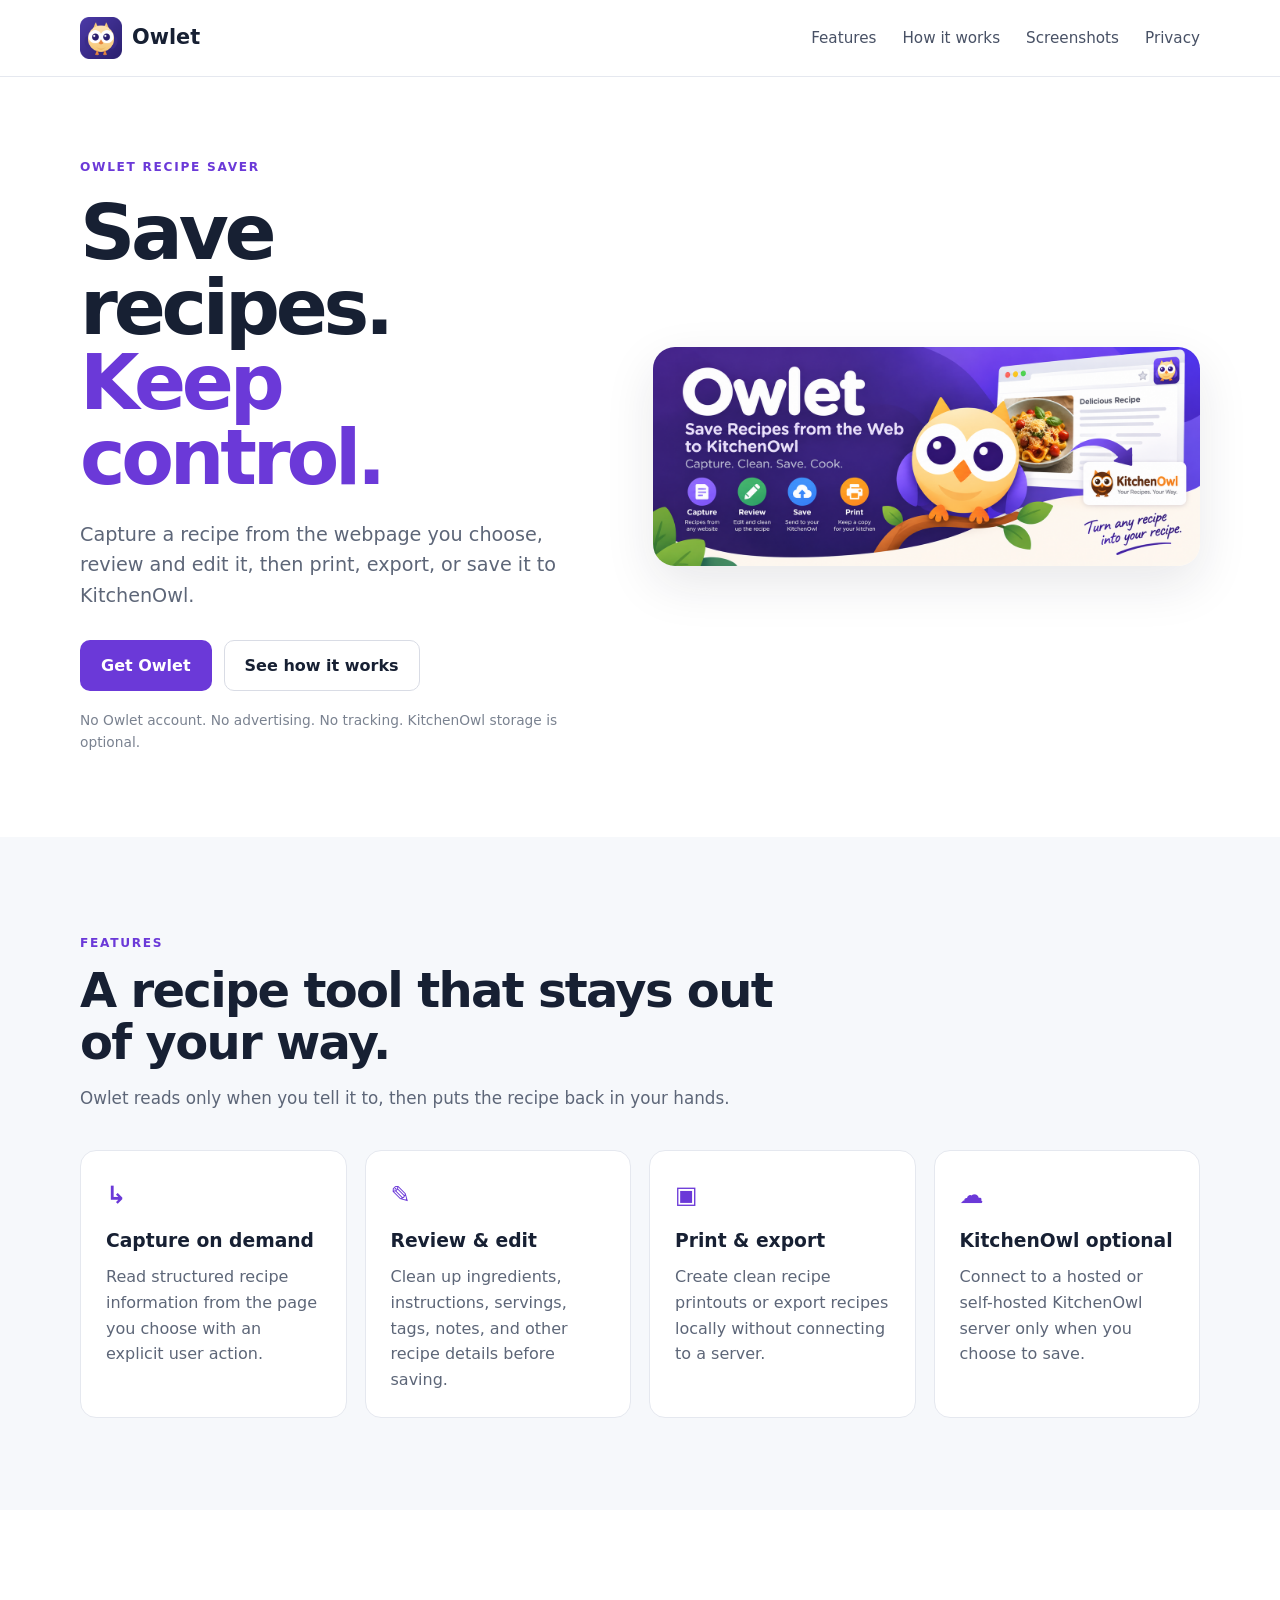
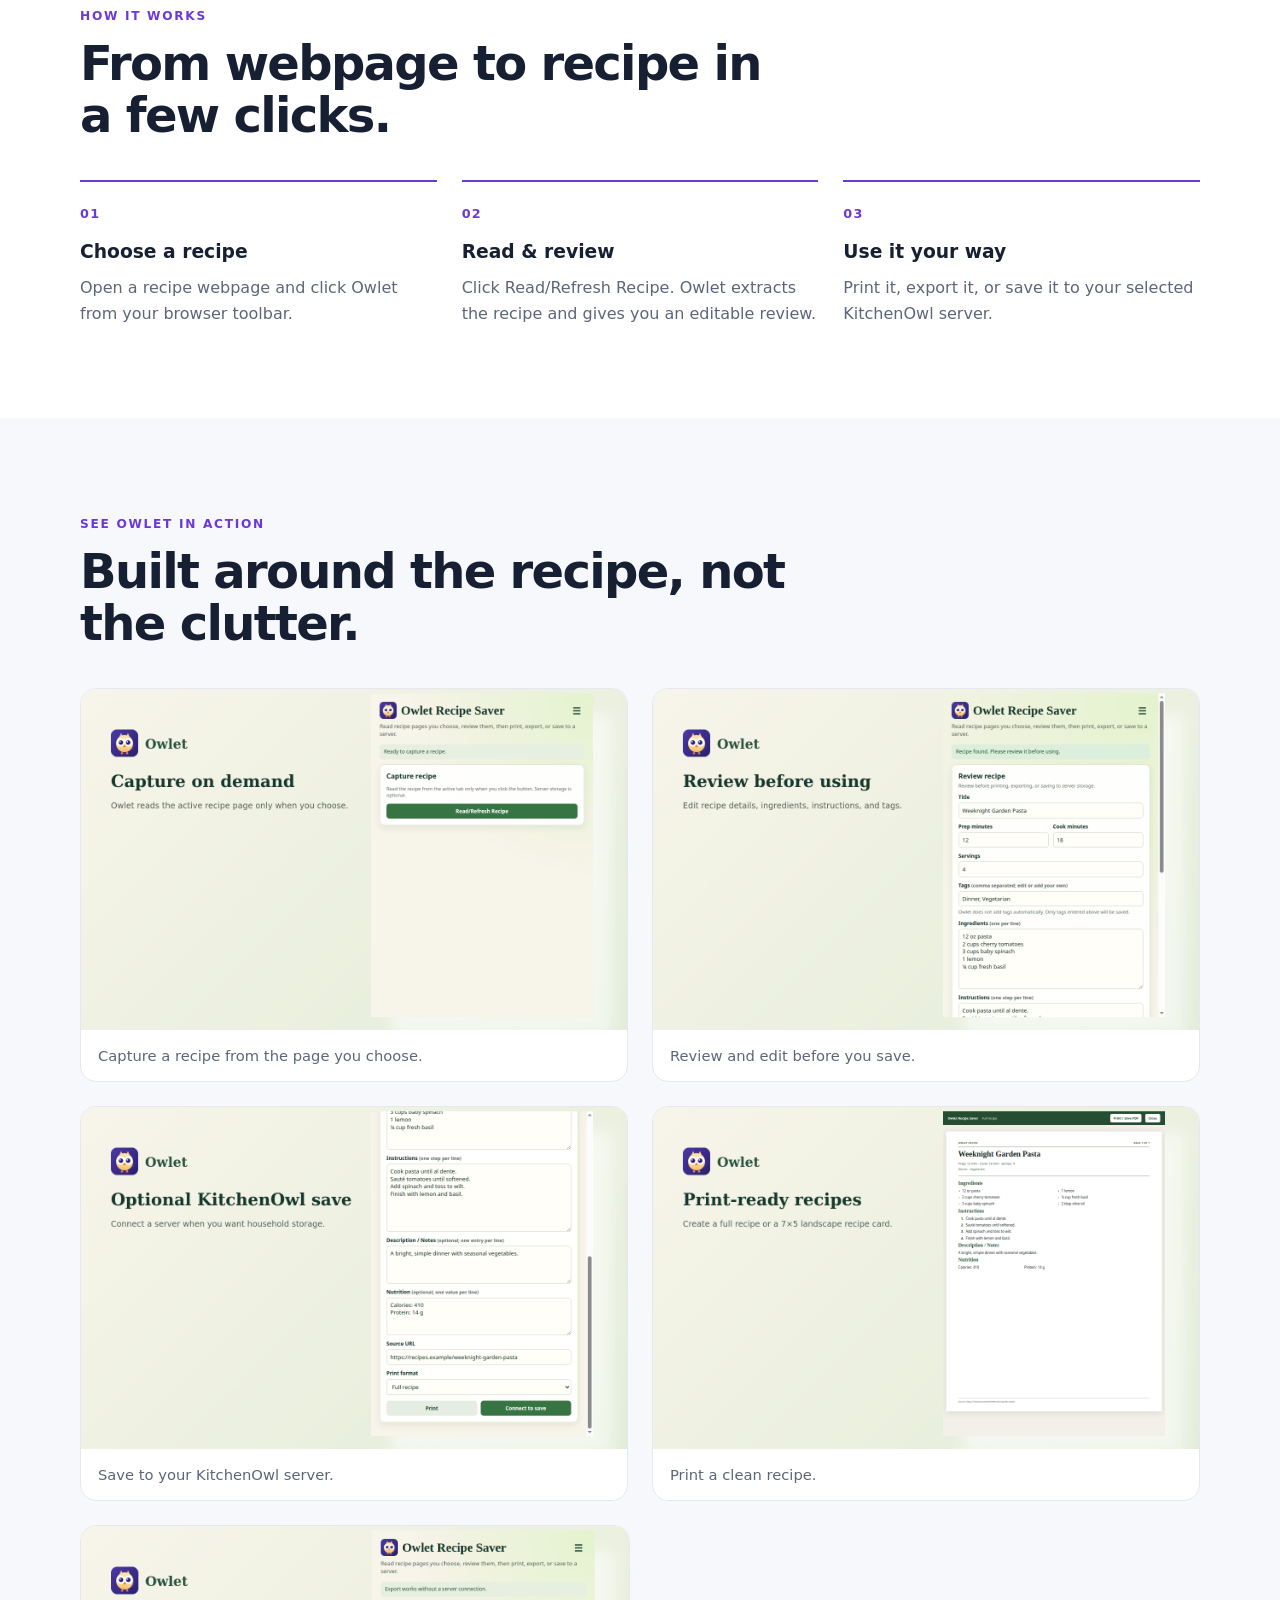
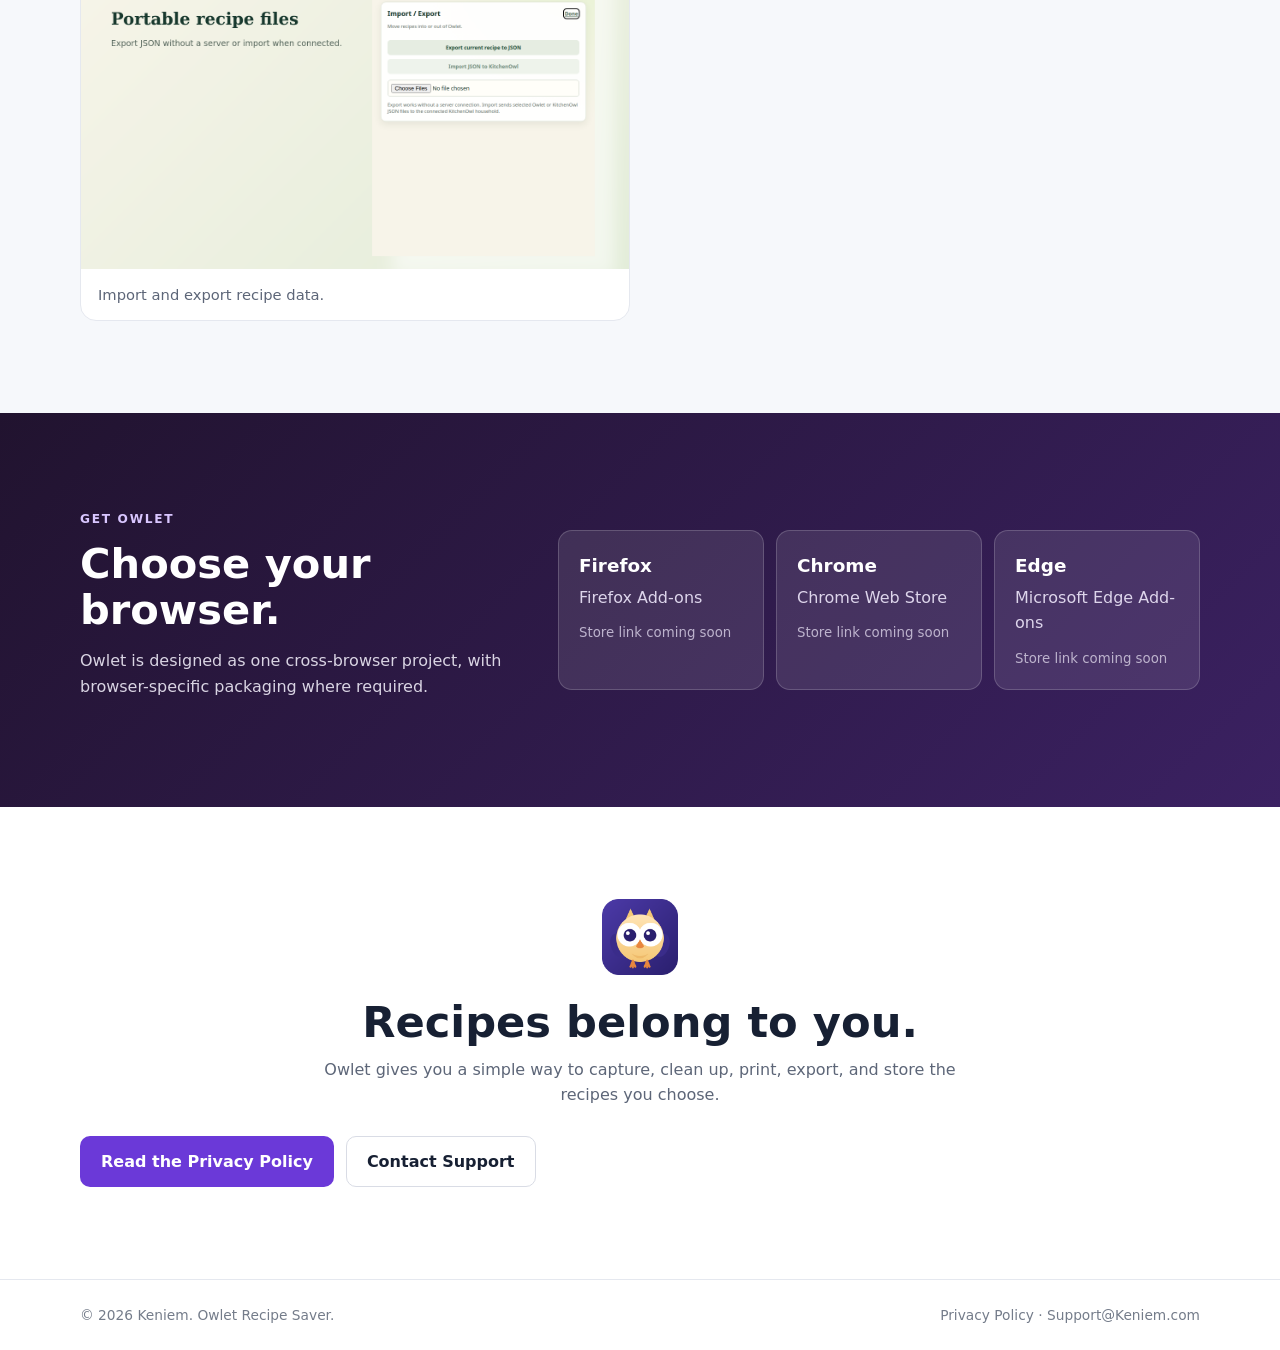
==== index.html @ b59f5e6f "Add files via upload" ====
<!doctype html>
<html lang="en">
<head>
<meta charset="utf-8">
<meta name="viewport" content="width=device-width, initial-scale=1">
<meta name="description" content="Owlet Recipe Saver captures recipes from the webpages you choose, lets you review and edit them, and saves them to KitchenOwl or exports them locally.">
<title>Owlet Recipe Saver</title>
<link rel="icon" href="assets/owlet-512.png">
<link rel="stylesheet" href="styles.css">
</head>
<body>
<header class="site-header">
  <div class="wrap nav">
    <a class="brand" href="index.html"><img src="assets/owlet-512.png" alt="Owlet logo"><span>Owlet</span></a>
    <nav><a href="#features">Features</a><a href="#how">How it works</a><a href="#screenshots">Screenshots</a><a href="privacy.html">Privacy</a></nav>
  </div>
</header>
<main>
<section class="hero wrap">
  <div class="hero-copy">
    <span class="eyebrow">OWLET RECIPE SAVER</span>
    <h1>Save recipes.<br><span>Keep control.</span></h1>
    <p class="lead">Capture a recipe from the webpage you choose, review and edit it, then print, export, or save it to KitchenOwl.</p>
    <div class="buttons">
      <a class="btn primary" href="#downloads">Get Owlet</a>
      <a class="btn secondary" href="#how">See how it works</a>
    </div>
    <p class="fine">No Owlet account. No advertising. No tracking. KitchenOwl storage is optional.</p>
  </div>
  <div class="hero-art"><img src="assets/owlet-marquee-1400x560.png" alt="Owlet Recipe Saver"></div>
</section>

<section id="features" class="section soft">
<div class="wrap">
  <div class="section-head"><span class="eyebrow">FEATURES</span><h2>A recipe tool that stays out of your way.</h2><p>Owlet reads only when you tell it to, then puts the recipe back in your hands.</p></div>
  <div class="cards">
    <article><div class="icon">↳</div><h3>Capture on demand</h3><p>Read structured recipe information from the page you choose with an explicit user action.</p></article>
    <article><div class="icon">✎</div><h3>Review & edit</h3><p>Clean up ingredients, instructions, servings, tags, notes, and other recipe details before saving.</p></article>
    <article><div class="icon">▣</div><h3>Print & export</h3><p>Create clean recipe printouts or export recipes locally without connecting to a server.</p></article>
    <article><div class="icon">☁</div><h3>KitchenOwl optional</h3><p>Connect to a hosted or self-hosted KitchenOwl server only when you choose to save.</p></article>
  </div>
</div>
</section>

<section id="how" class="section">
<div class="wrap">
  <div class="section-head"><span class="eyebrow">HOW IT WORKS</span><h2>From webpage to recipe in a few clicks.</h2></div>
  <div class="steps">
    <div class="step"><b>01</b><h3>Choose a recipe</h3><p>Open a recipe webpage and click Owlet from your browser toolbar.</p></div>
    <div class="step"><b>02</b><h3>Read & review</h3><p>Click Read/Refresh Recipe. Owlet extracts the recipe and gives you an editable review.</p></div>
    <div class="step"><b>03</b><h3>Use it your way</h3><p>Print it, export it, or save it to your selected KitchenOwl server.</p></div>
  </div>
</div>
</section>

<section id="screenshots" class="section soft">
<div class="wrap">
  <div class="section-head"><span class="eyebrow">SEE OWLET IN ACTION</span><h2>Built around the recipe, not the clutter.</h2></div>
  <div class="gallery">
    <figure><img src="screenshots/01-capture.png" alt="Owlet recipe capture"><figcaption>Capture a recipe from the page you choose.</figcaption></figure>
    <figure><img src="screenshots/02-review-edit.png" alt="Owlet review and edit screen"><figcaption>Review and edit before you save.</figcaption></figure>
    <figure><img src="screenshots/03-kitchenowl-save.png" alt="Owlet KitchenOwl save screen"><figcaption>Save to your KitchenOwl server.</figcaption></figure>
    <figure><img src="screenshots/04-print-preview.png" alt="Owlet print preview"><figcaption>Print a clean recipe.</figcaption></figure>
    <figure><img src="screenshots/05-import-export.png" alt="Owlet import and export screen"><figcaption>Import and export recipe data.</figcaption></figure>
  </div>
</div>
</section>

<section id="downloads" class="section downloads">
<div class="wrap download-box">
  <div><span class="eyebrow">GET OWLET</span><h2>Choose your browser.</h2><p>Owlet is designed as one cross-browser project, with browser-specific packaging where required.</p></div>
  <div class="download-grid">
    <a class="download-card" href="#" aria-label="Firefox Add-ons link to be added"><strong>Firefox</strong><span>Firefox Add-ons</span><small>Store link coming soon</small></a>
    <a class="download-card" href="#" aria-label="Chrome Web Store link to be added"><strong>Chrome</strong><span>Chrome Web Store</span><small>Store link coming soon</small></a>
    <a class="download-card" href="#" aria-label="Microsoft Edge Add-ons link to be added"><strong>Edge</strong><span>Microsoft Edge Add-ons</span><small>Store link coming soon</small></a>
  </div>
</div>
</section>

<section class="section final-cta"><div class="wrap"><img src="assets/owlet-512.png" alt="" class="cta-logo"><h2>Recipes belong to you.</h2><p>Owlet gives you a simple way to capture, clean up, print, export, and store the recipes you choose.</p><div class="buttons"><a class="btn primary" href="privacy.html">Read the Privacy Policy</a><a class="btn secondary" href="mailto:Support@Keniem.com">Contact Support</a></div></div></section>
</main>
<footer><div class="wrap footer"><span>© 2026 Keniem. Owlet Recipe Saver.</span><span><a href="privacy.html">Privacy Policy</a> · <a href="mailto:Support@Keniem.com">Support@Keniem.com</a></span></div></footer>
</body>
</html>
---- styles.css ----
:root{--ink:#172033;--muted:#5d6678;--line:#e5e8ef;--soft:#f6f8fb;--brand:#6b39d8;--brand2:#9a54e8;--white:#fff;--shadow:0 18px 50px rgba(25,30,45,.10)}*{box-sizing:border-box}html{scroll-behavior:smooth}body{margin:0;font-family:Inter,ui-sans-serif,system-ui,-apple-system,BlinkMacSystemFont,"Segoe UI",sans-serif;color:var(--ink);background:#fff;line-height:1.6}a{color:inherit}.wrap{width:min(1120px,calc(100% - 40px));margin:auto}.site-header{position:sticky;top:0;z-index:20;background:rgba(255,255,255,.94);backdrop-filter:blur(12px);border-bottom:1px solid var(--line)}.nav{height:76px;display:flex;align-items:center;justify-content:space-between}.brand{display:flex;align-items:center;gap:10px;text-decoration:none;font-weight:800;font-size:1.3rem}.brand img{width:42px;height:42px}.nav nav{display:flex;gap:26px}.nav nav a{text-decoration:none;color:#485165;font-size:.95rem}.nav nav a:hover{color:var(--brand)}.hero{padding:76px 0 70px;display:grid;grid-template-columns:1fr 1.05fr;gap:52px;align-items:center}.eyebrow{display:inline-block;letter-spacing:.14em;font-size:.76rem;font-weight:800;color:var(--brand)}h1{font-size:clamp(3rem,6vw,5.2rem);line-height:.98;letter-spacing:-.055em;margin:16px 0 24px}h1 span{color:var(--brand)}.lead{font-size:1.2rem;color:var(--muted);max-width:600px}.fine{font-size:.86rem;color:#7a8290;margin-top:18px}.buttons{display:flex;gap:12px;flex-wrap:wrap;margin-top:28px}.btn{display:inline-flex;align-items:center;justify-content:center;padding:12px 20px;border-radius:10px;text-decoration:none;font-weight:750;border:1px solid transparent}.btn.primary{background:var(--brand);color:#fff}.btn.secondary{border-color:#d9dce5;background:#fff}.hero-art img{width:100%;border-radius:22px;box-shadow:var(--shadow)}.section{padding:92px 0}.soft{background:var(--soft)}.section-head{max-width:720px;margin-bottom:38px}.section-head h2{font-size:clamp(2rem,4vw,3rem);line-height:1.08;letter-spacing:-.035em;margin:10px 0 14px}.section-head p{color:var(--muted);font-size:1.05rem}.cards{display:grid;grid-template-columns:repeat(4,1fr);gap:18px}.cards article{background:#fff;border:1px solid var(--line);border-radius:16px;padding:25px}.icon{font-size:1.5rem;color:var(--brand);font-weight:800}.cards h3,.step h3{margin:12px 0 8px}.cards p,.step p{color:var(--muted);margin:0}.steps{display:grid;grid-template-columns:repeat(3,1fr);gap:25px}.step{border-top:2px solid var(--brand);padding-top:18px}.step b{color:var(--brand);font-size:.8rem;letter-spacing:.1em}.gallery{display:grid;grid-template-columns:repeat(2,1fr);gap:24px}.gallery figure{margin:0;background:#fff;border:1px solid var(--line);border-radius:16px;overflow:hidden}.gallery figure:last-child{grid-column:1/-1;max-width:550px}.gallery img{display:block;width:100%;height:auto}.gallery figcaption{padding:14px 17px;color:var(--muted);font-size:.92rem}.downloads{background:linear-gradient(135deg,#21132f,#3b2162);color:#fff}.download-box{display:grid;grid-template-columns:.8fr 1.2fr;gap:50px;align-items:center}.downloads .eyebrow{color:#d9c6ff}.downloads h2{font-size:2.6rem;line-height:1.1;margin:10px 0}.downloads p{color:#d9d4e3}.download-grid{display:grid;grid-template-columns:repeat(3,1fr);gap:12px}.download-card{display:flex;flex-direction:column;gap:4px;text-decoration:none;background:rgba(255,255,255,.1);border:1px solid rgba(255,255,255,.18);border-radius:14px;padding:20px}.download-card:hover{background:rgba(255,255,255,.16)}.download-card strong{font-size:1.15rem}.download-card span{color:#ddd5eb}.download-card small{color:#bdb3cd;margin-top:8px}.final-cta{text-align:center}.cta-logo{width:76px;height:76px}.final-cta h2{font-size:2.7rem;line-height:1.1;margin:16px 0 10px}.final-cta p{max-width:650px;margin:auto;color:var(--muted)}footer{border-top:1px solid var(--line);padding:24px 0}.footer{display:flex;justify-content:space-between;gap:20px;color:#747c8a;font-size:.86rem}.footer a{text-decoration:none}.narrow{max-width:820px}.policy{padding:70px 0}.policy h1{font-size:3.4rem;margin-bottom:12px}.policy h2{font-size:1.55rem;margin:38px 0 12px}.policy p,.policy li{color:#465063}.policy li{margin:6px 0}.updated{color:#6c7380}.back{text-decoration:none;color:var(--brand);font-weight:700;display:inline-block;margin-bottom:30px}@media(max-width:900px){.hero,.download-box{grid-template-columns:1fr}.cards{grid-template-columns:repeat(2,1fr)}.download-grid{grid-template-columns:1fr}.nav nav{gap:14px}.hero{padding-top:50px}}@media(max-width:620px){.wrap{width:min(100% - 28px,1120px)}.nav{height:auto;min-height:68px}.nav nav{display:none}.cards,.steps,.gallery{grid-template-columns:1fr}.gallery figure:last-child{grid-column:auto}.section{padding:64px 0}h1{font-size:3.2rem}.policy h1{font-size:2.5rem}.footer{flex-direction:column}}
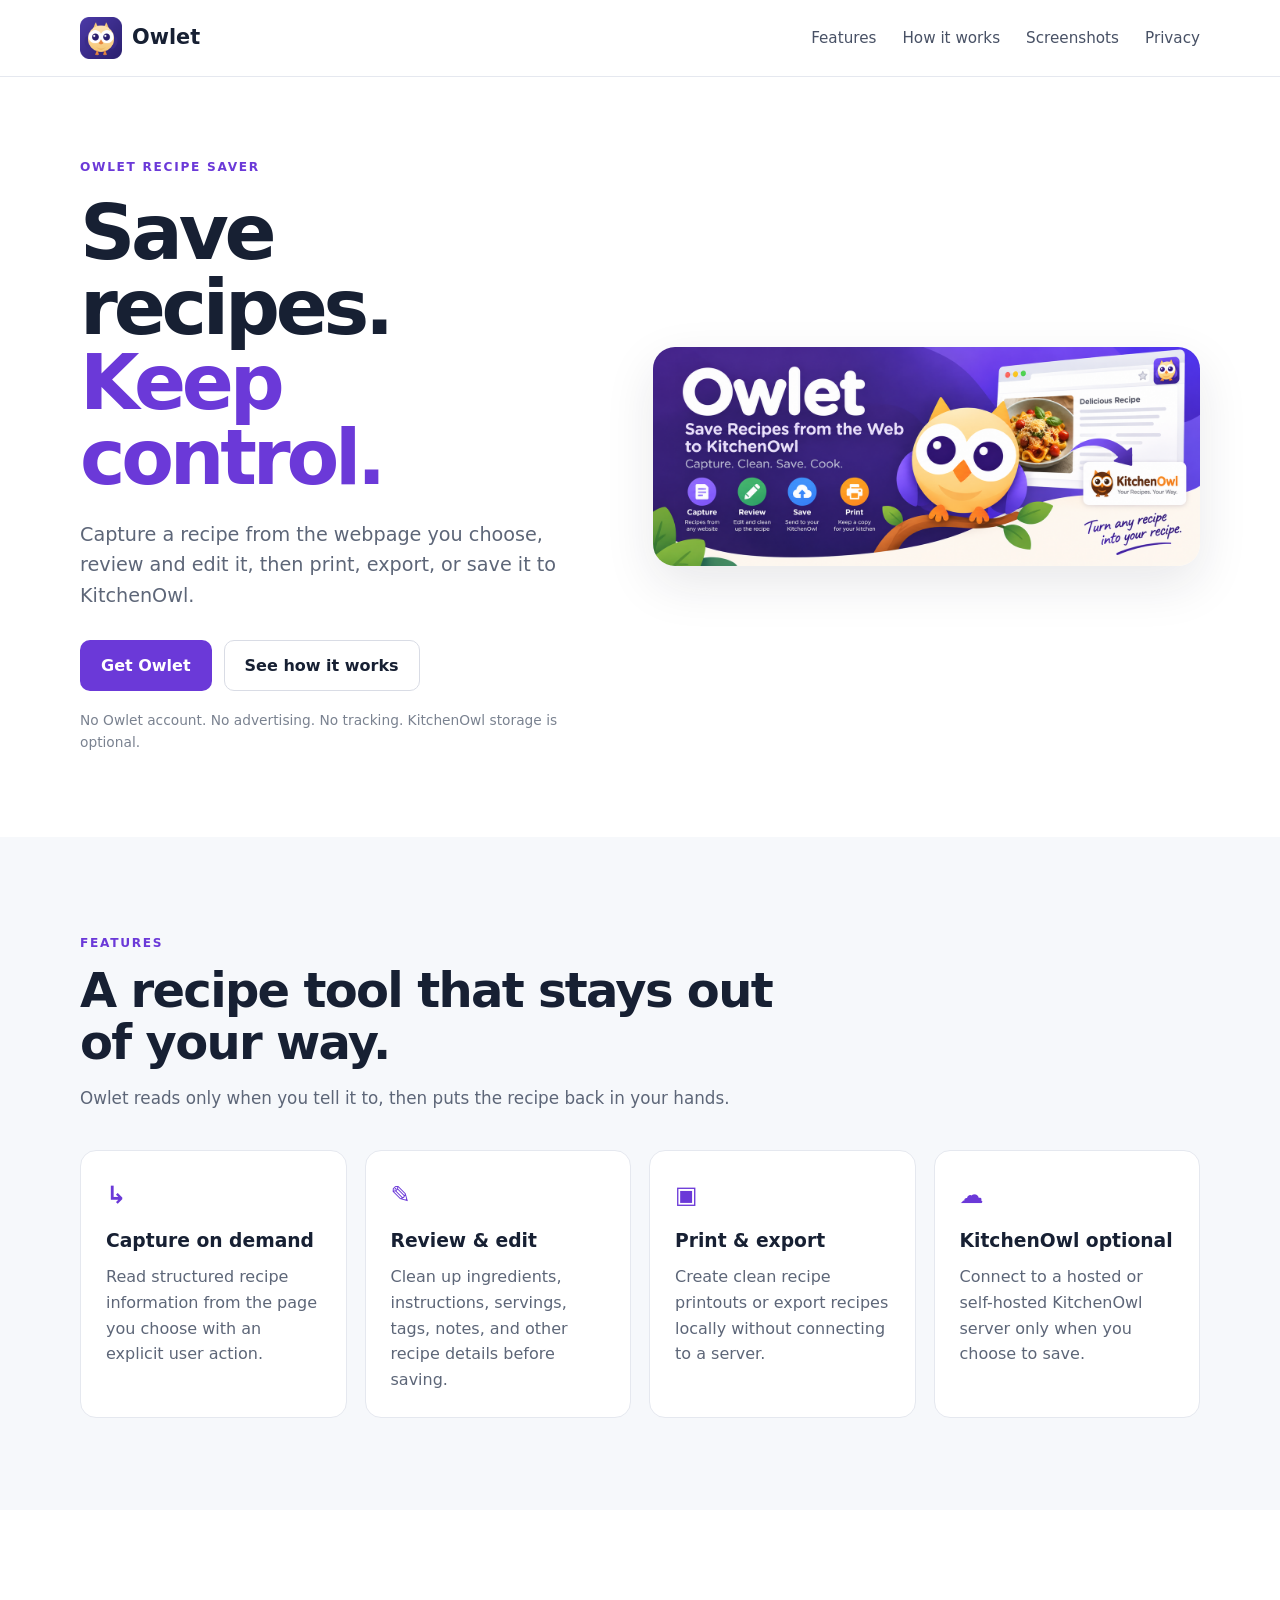
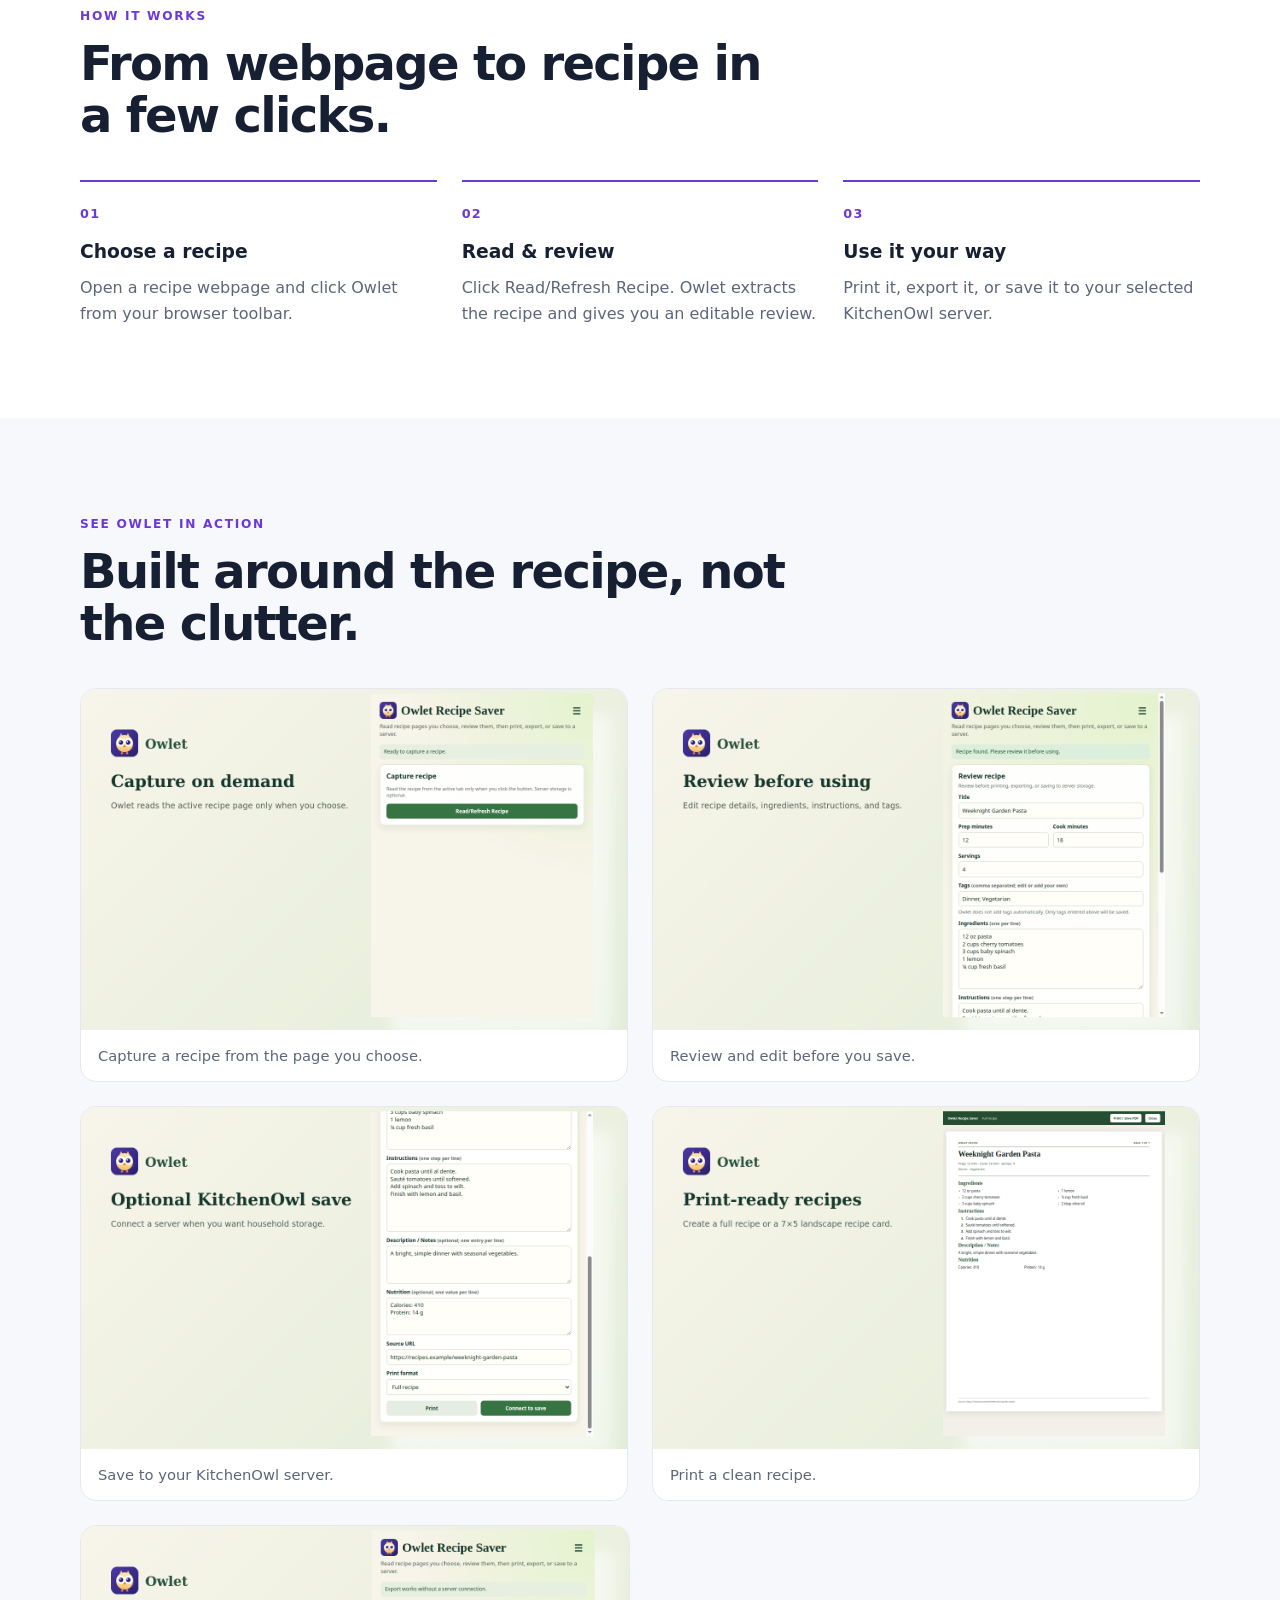
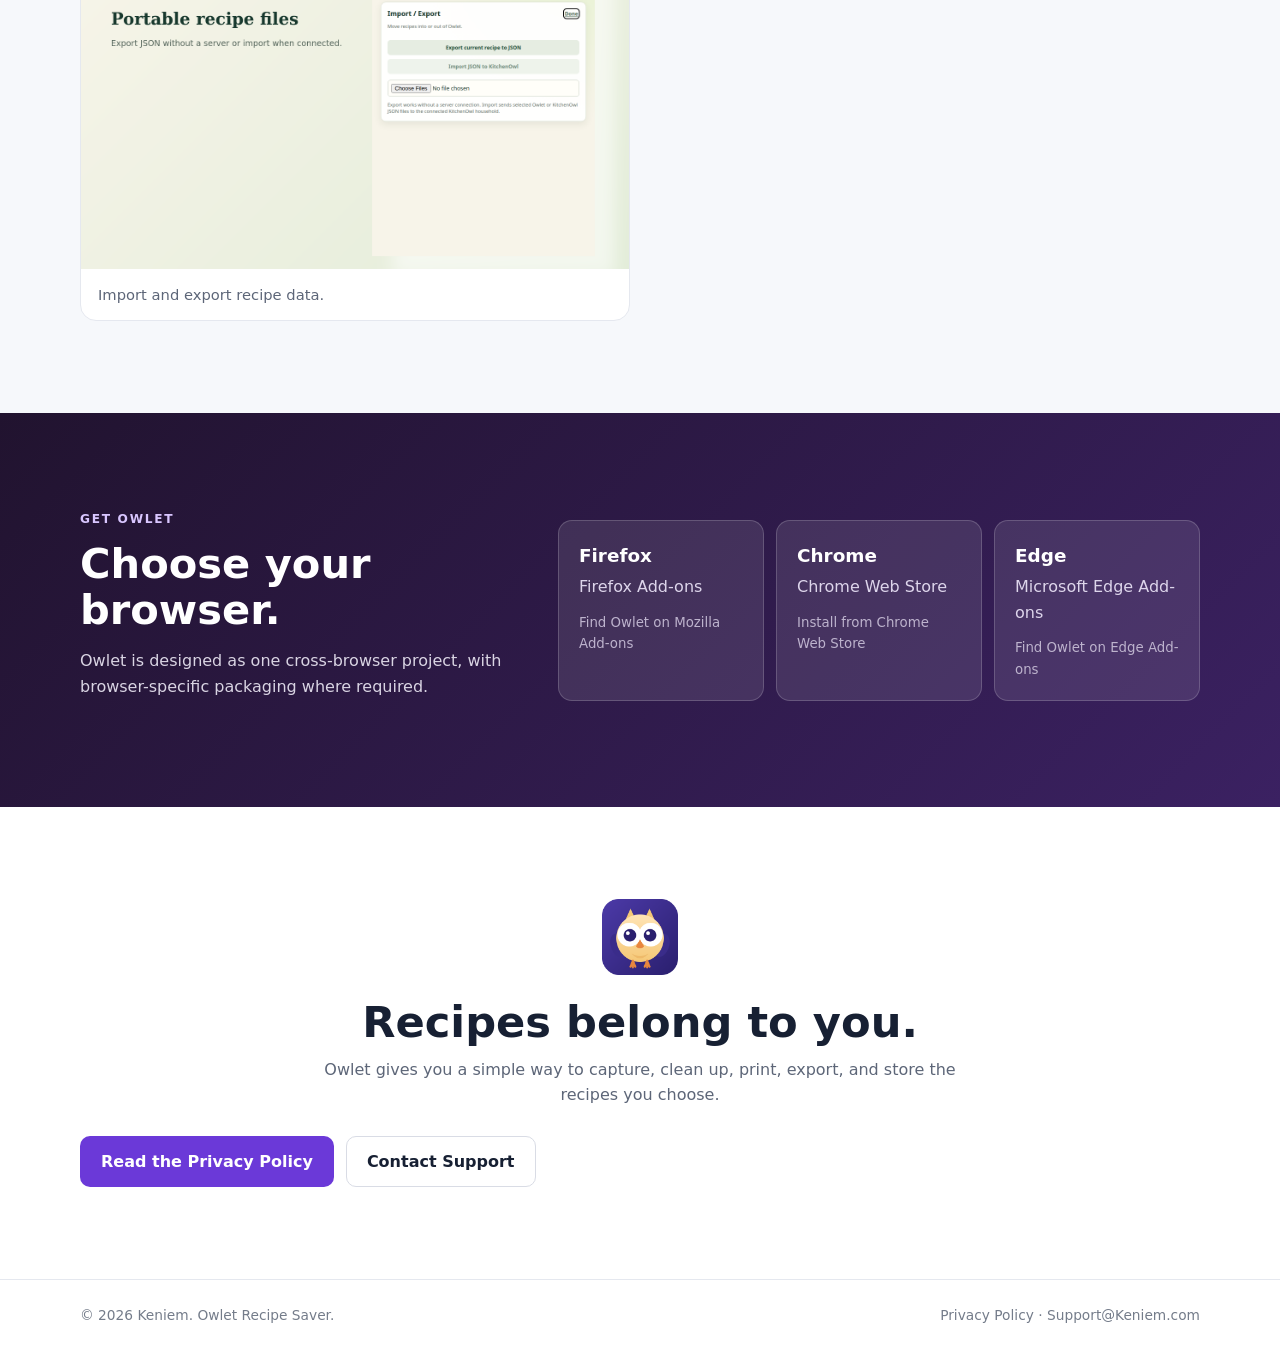
==== commit f1a17390: "Add files via upload" ====
--- a/index.html
+++ b/index.html
@@ -70,12 +70,18 @@
 <div class="wrap download-box">
   <div><span class="eyebrow">GET OWLET</span><h2>Choose your browser.</h2><p>Owlet is designed as one cross-browser project, with browser-specific packaging where required.</p></div>
   <div class="download-grid">
-    <a class="download-card" href="#" aria-label="Firefox Add-ons link to be added"><strong>Firefox</strong><span>Firefox Add-ons</span><small>Store link coming soon</small></a>
-    <a class="download-card" href="#" aria-label="Chrome Web Store link to be added"><strong>Chrome</strong><span>Chrome Web Store</span><small>Store link coming soon</small></a>
-    <a class="download-card" href="#" aria-label="Microsoft Edge Add-ons link to be added"><strong>Edge</strong><span>Microsoft Edge Add-ons</span><small>Store link coming soon</small></a>
+    <a class="download-card" href="https://microsoftedge.microsoft.com/addons/detail/owlet-recipe-saver/dmgookodbabknlmldgpncjolndfoffpk" target="_blank" rel="noopener" aria-label="Find Owlet Recipe Saver on Firefox Add-ons">
+      <strong>Firefox</strong><span>Firefox Add-ons</span><small>Find Owlet on Mozilla Add-ons</small>
+    </a>
+    <a class="download-card" href="https://addons.mozilla.org/en-US/firefox/search/?q=Owlet" target="_blank" rel="noopener" aria-label="Install Owlet Recipe Saver from Chrome Web Store">
+      <strong>Chrome</strong><span>Chrome Web Store</span><small>Install from Chrome Web Store</small>
+    </a>
+    <a class="download-card" href="https://microsoftedge.microsoft.com/addons/search/Owlet%20Recipe%20Saver" target="_blank" rel="noopener" aria-label="Find Owlet Recipe Saver on Microsoft Edge Add-ons">
+      <strong>Edge</strong><span>Microsoft Edge Add-ons</span><small>Find Owlet on Edge Add-ons</small>
+    </a>
   </div>
-</div>
-</section>
+
+</div></section>
 
 <section class="section final-cta"><div class="wrap"><img src="assets/owlet-512.png" alt="" class="cta-logo"><h2>Recipes belong to you.</h2><p>Owlet gives you a simple way to capture, clean up, print, export, and store the recipes you choose.</p><div class="buttons"><a class="btn primary" href="privacy.html">Read the Privacy Policy</a><a class="btn secondary" href="mailto:Support@Keniem.com">Contact Support</a></div></div></section>
 </main>
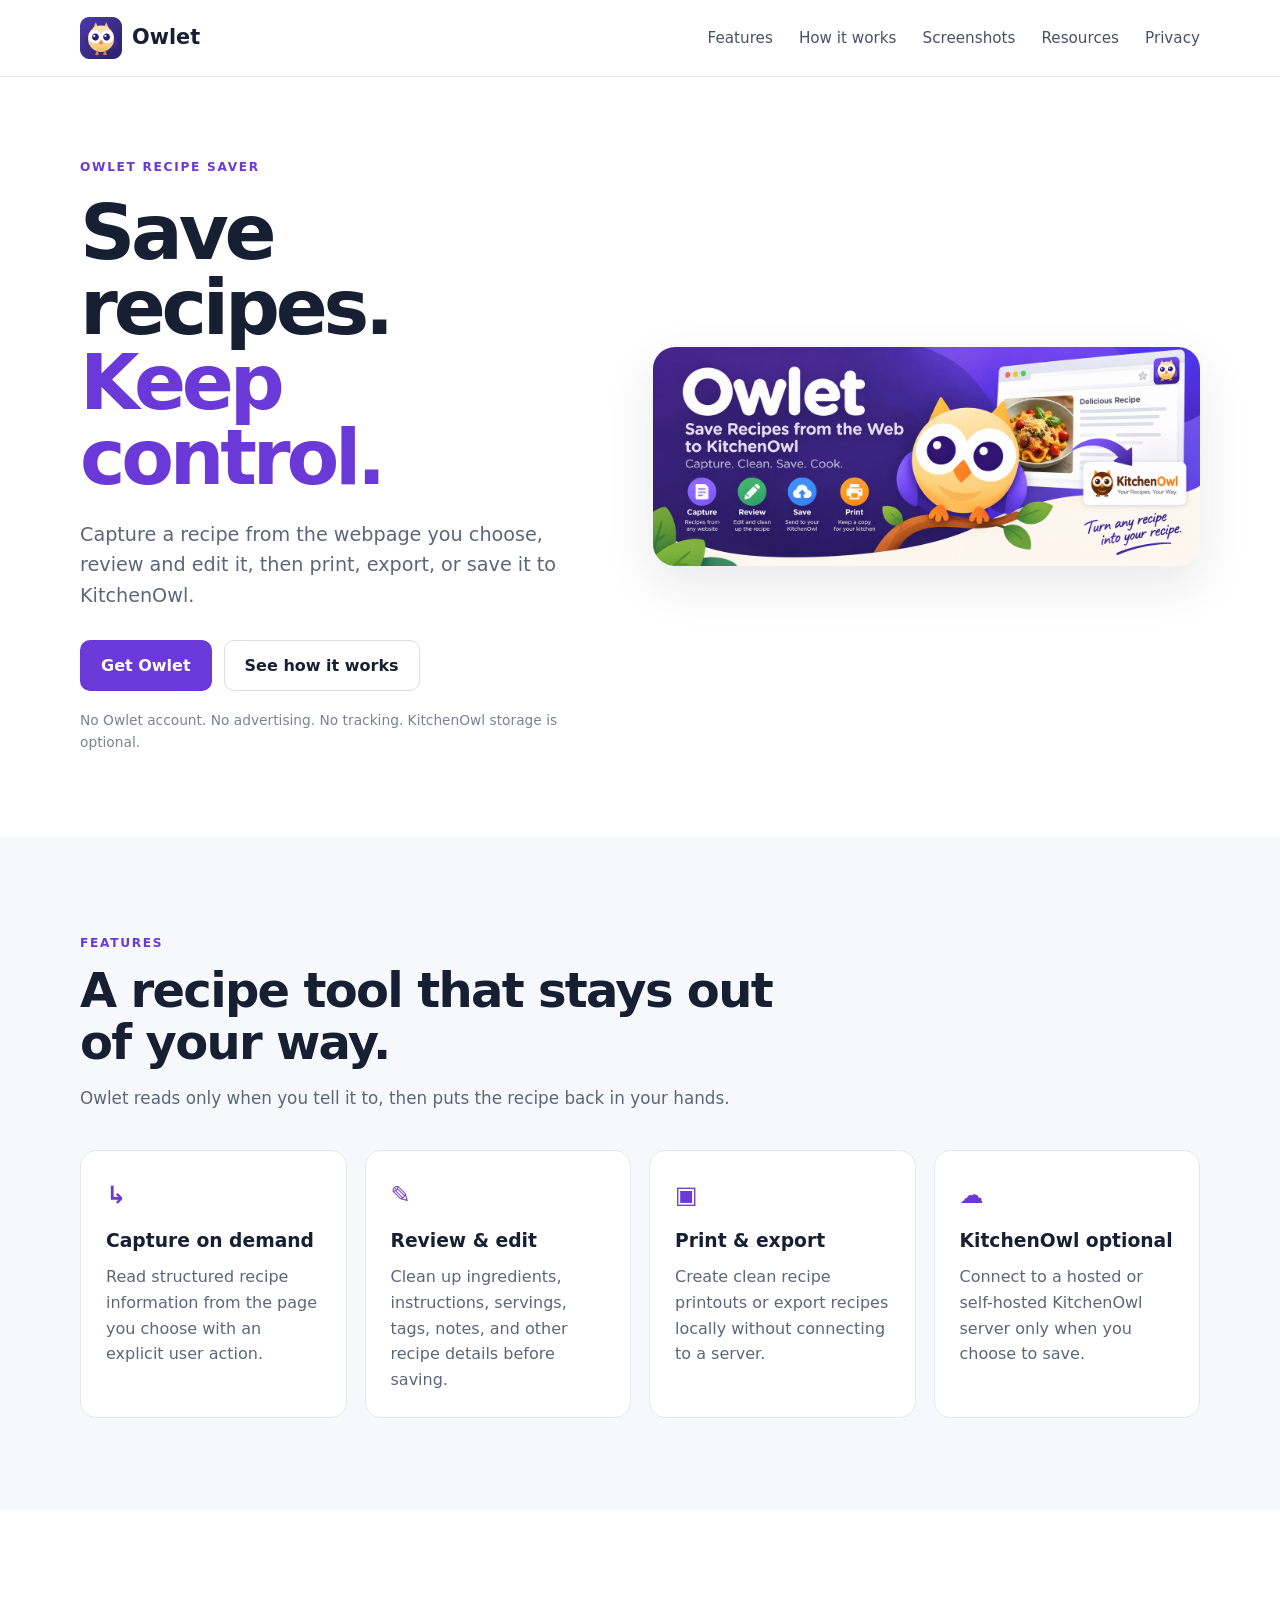
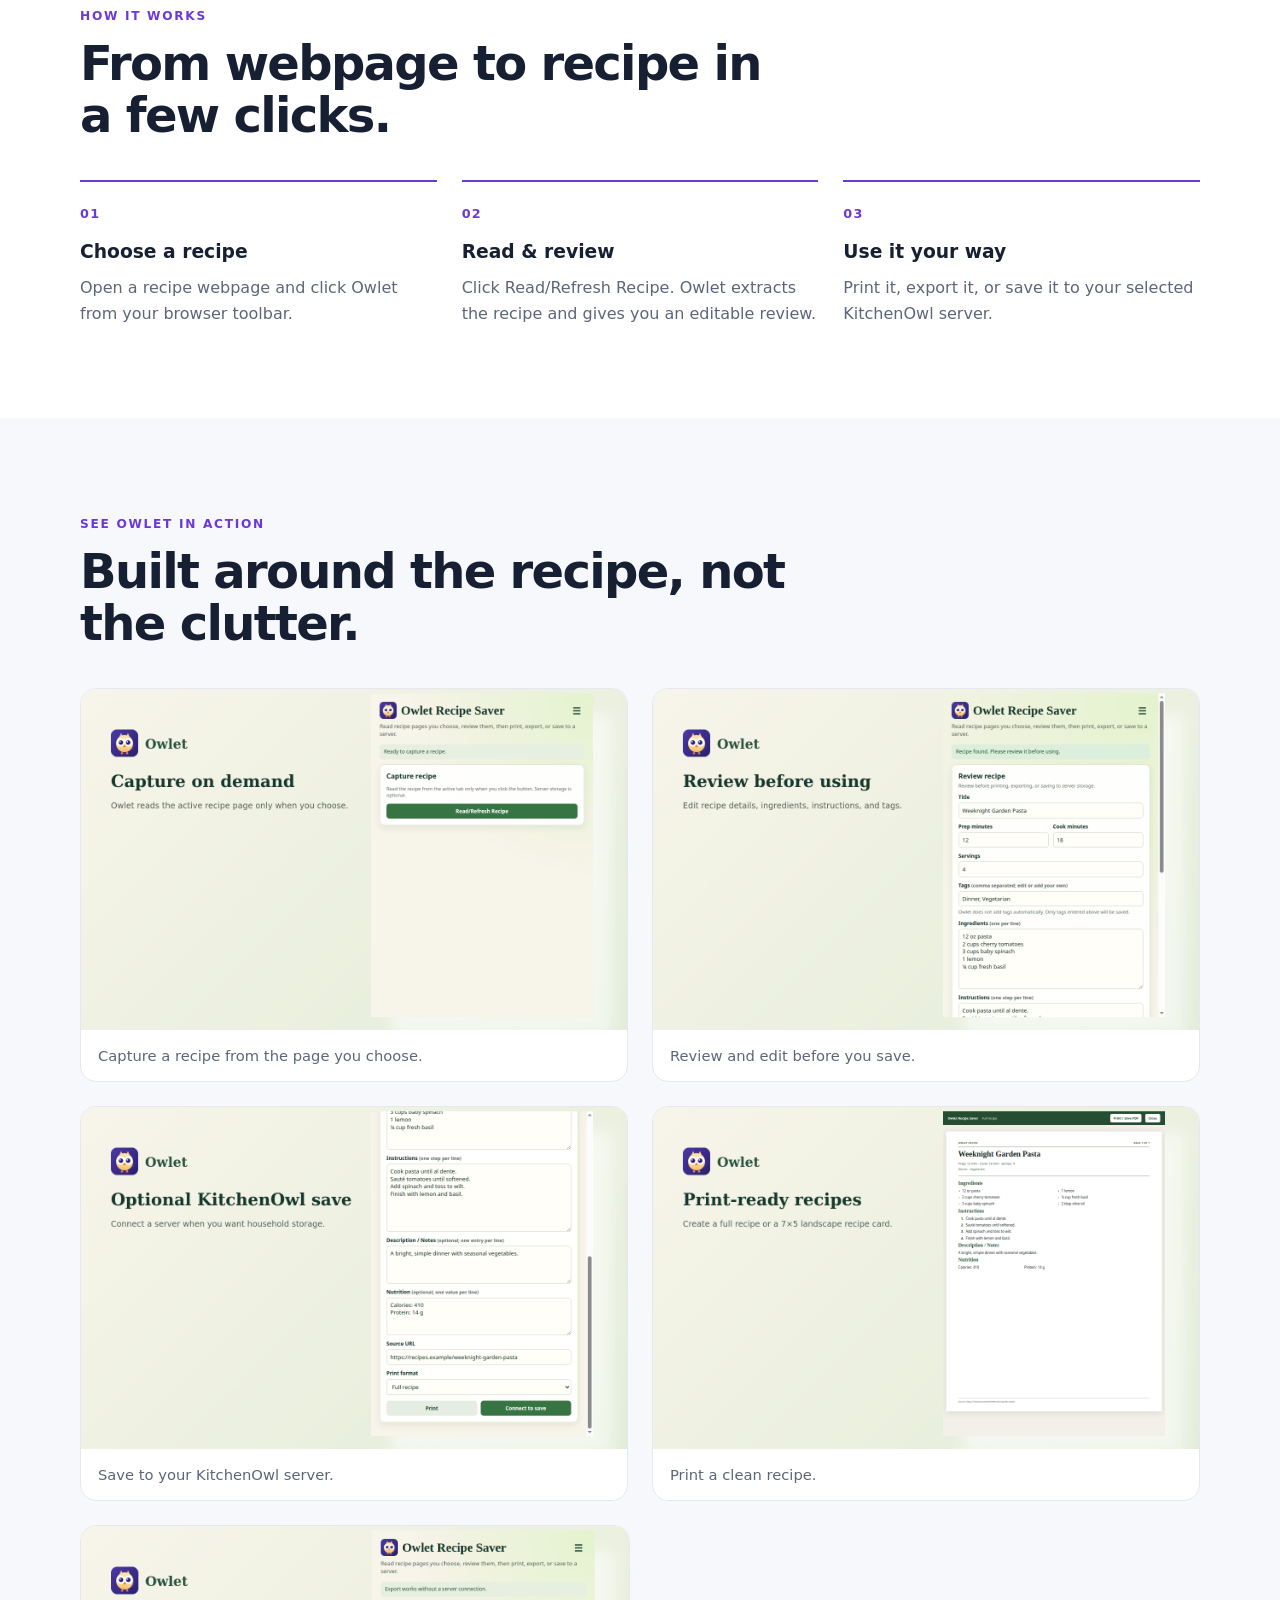
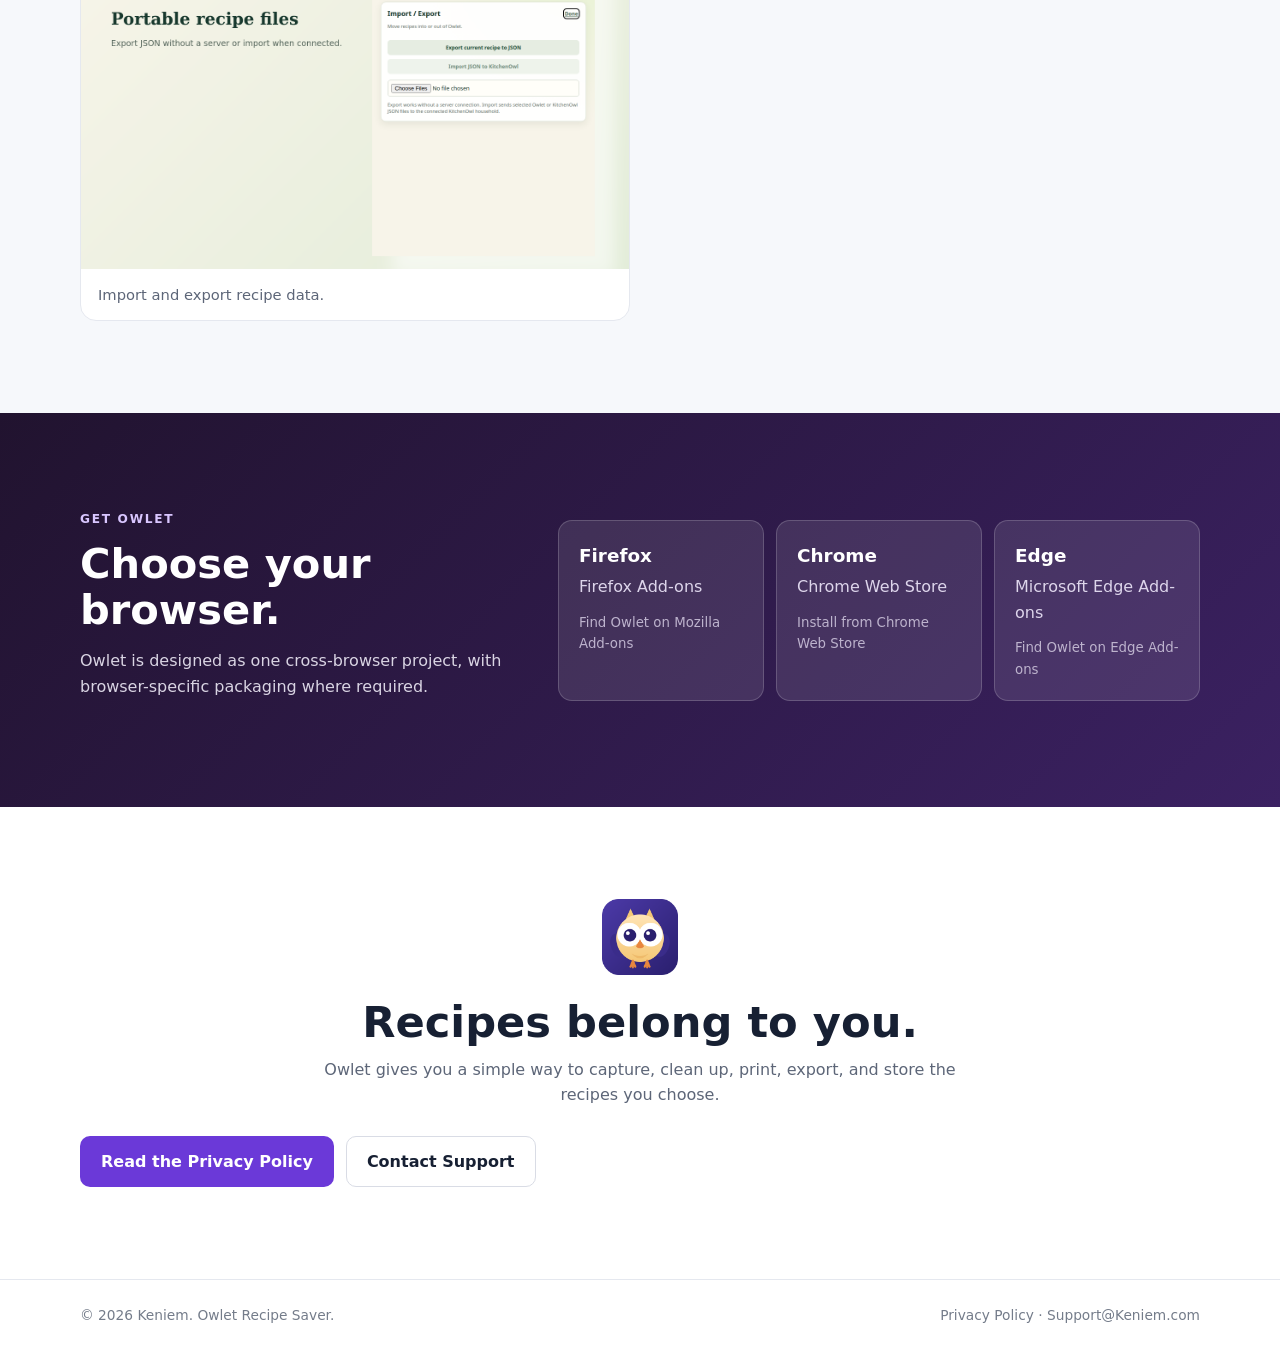
==== commit a933942c: "Add files via upload" ====
--- a/index.html
+++ b/index.html
@@ -3,16 +3,52 @@
 <head>
 <meta charset="utf-8">
 <meta name="viewport" content="width=device-width, initial-scale=1">
-<meta name="description" content="Owlet Recipe Saver captures recipes from the webpages you choose, lets you review and edit them, and saves them to KitchenOwl or exports them locally.">
-<title>Owlet Recipe Saver</title>
+<meta name="description" content="Owlet Recipe Saver is a browser extension that captures recipes from webpages, lets you review and edit them, and saves them to KitchenOwl or exports them locally.">
+<title>Owlet Recipe Saver – Save Recipes to KitchenOwl</title>
+<meta name="google-site-verification" content="aNO3En3LbIt7veaG9gmiE9rYPG4pDFGE6kIhPGxvf1Y" />
+<link rel="canonical" href="https://owlet.keniem.com/">
 <link rel="icon" href="assets/owlet-512.png">
+
+<meta property="og:type" content="website">
+<meta property="og:title" content="Owlet Recipe Saver – Save Recipes to KitchenOwl">
+<meta property="og:description" content="Capture recipes from webpages, review and edit them, then print, export, or save them to KitchenOwl.">
+<meta property="og:url" content="https://owlet.keniem.com/">
+<meta property="og:image" content="https://owlet.keniem.com/assets/owlet-marquee-1400x560.png">
+
+<meta name="twitter:card" content="summary_large_image">
+<meta name="twitter:title" content="Owlet Recipe Saver – Save Recipes to KitchenOwl">
+<meta name="twitter:description" content="Capture recipes from webpages, review and edit them, then print, export, or save them to KitchenOwl.">
+<meta name="twitter:image" content="https://owlet.keniem.com/assets/owlet-marquee-1400x560.png">
+
+<script type="application/ld+json">
+{
+  "@context": "https://schema.org",
+  "@type": "SoftwareApplication",
+  "name": "Owlet Recipe Saver",
+  "applicationCategory": "BrowserApplication",
+  "operatingSystem": "Chrome, Firefox, Microsoft Edge",
+  "description": "A browser extension that captures recipes from webpages, lets users review and edit them, and saves them to KitchenOwl or exports them locally.",
+  "url": "https://owlet.keniem.com/",
+  "image": "https://owlet.keniem.com/assets/owlet-512.png",
+  "author": {
+    "@type": "Organization",
+    "name": "Keniem",
+    "url": "https://keniem.com/"
+  },
+  "offers": {
+    "@type": "Offer",
+    "price": "0",
+    "priceCurrency": "USD"
+  }
+}
+</script>
 <link rel="stylesheet" href="styles.css">
 </head>
 <body>
 <header class="site-header">
   <div class="wrap nav">
     <a class="brand" href="index.html"><img src="assets/owlet-512.png" alt="Owlet logo"><span>Owlet</span></a>
-    <nav><a href="#features">Features</a><a href="#how">How it works</a><a href="#screenshots">Screenshots</a><a href="privacy.html">Privacy</a></nav>
+    <nav><a href="#features">Features</a><a href="#how">How it works</a><a href="#screenshots">Screenshots</a><a href="resources/">Resources</a><a href="privacy.html">Privacy</a></nav>
   </div>
 </header>
 <main>
@@ -67,21 +103,25 @@
 </section>
 
 <section id="downloads" class="section downloads">
-<div class="wrap download-box">
-  <div><span class="eyebrow">GET OWLET</span><h2>Choose your browser.</h2><p>Owlet is designed as one cross-browser project, with browser-specific packaging where required.</p></div>
-  <div class="download-grid">
-    <a class="download-card" href="https://microsoftedge.microsoft.com/addons/detail/owlet-recipe-saver/dmgookodbabknlmldgpncjolndfoffpk" target="_blank" rel="noopener" aria-label="Find Owlet Recipe Saver on Firefox Add-ons">
-      <strong>Firefox</strong><span>Firefox Add-ons</span><small>Find Owlet on Mozilla Add-ons</small>
-    </a>
-    <a class="download-card" href="https://addons.mozilla.org/en-US/firefox/search/?q=Owlet" target="_blank" rel="noopener" aria-label="Install Owlet Recipe Saver from Chrome Web Store">
-      <strong>Chrome</strong><span>Chrome Web Store</span><small>Install from Chrome Web Store</small>
-    </a>
-    <a class="download-card" href="https://microsoftedge.microsoft.com/addons/search/Owlet%20Recipe%20Saver" target="_blank" rel="noopener" aria-label="Find Owlet Recipe Saver on Microsoft Edge Add-ons">
-      <strong>Edge</strong><span>Microsoft Edge Add-ons</span><small>Find Owlet on Edge Add-ons</small>
-    </a>
+  <div class="wrap download-box">
+    <div>
+      <span class="eyebrow">GET OWLET</span>
+      <h2>Choose your browser.</h2>
+      <p>Owlet is designed as one cross-browser project, with browser-specific packaging where required.</p>
+    </div>
+    <div class="download-grid">
+      <a class="download-card" href="https://addons.mozilla.org/en-US/firefox/search/?q=Owlet" target="_blank" rel="noopener" aria-label="Find Owlet Recipe Saver on Firefox Add-ons">
+        <strong>Firefox</strong><span>Firefox Add-ons</span><small>Find Owlet on Mozilla Add-ons</small>
+      </a>
+      <a class="download-card" href="https://chromewebstore.google.com/detail/owlet-recipe-saver/ogibljhcanbogecjemdfogmgijhjdfmk?hl=en-US&utm_source=ext_sidebar" target="_blank" rel="noopener" aria-label="Install Owlet Recipe Saver from Chrome Web Store">
+        <strong>Chrome</strong><span>Chrome Web Store</span><small>Install from Chrome Web Store</small>
+      </a>
+      <a class="download-card" href="https://microsoftedge.microsoft.com/addons/detail/owlet-recipe-saver/dmgookodbabknlmldgpncjolndfoffpk" target="_blank" rel="noopener" aria-label="Find Owlet Recipe Saver on Microsoft Edge Add-ons">
+        <strong>Edge</strong><span>Microsoft Edge Add-ons</span><small>Find Owlet on Edge Add-ons</small>
+      </a>
+    </div>
   </div>
-
-</div></section>
+</section>
 
 <section class="section final-cta"><div class="wrap"><img src="assets/owlet-512.png" alt="" class="cta-logo"><h2>Recipes belong to you.</h2><p>Owlet gives you a simple way to capture, clean up, print, export, and store the recipes you choose.</p><div class="buttons"><a class="btn primary" href="privacy.html">Read the Privacy Policy</a><a class="btn secondary" href="mailto:Support@Keniem.com">Contact Support</a></div></div></section>
 </main>
